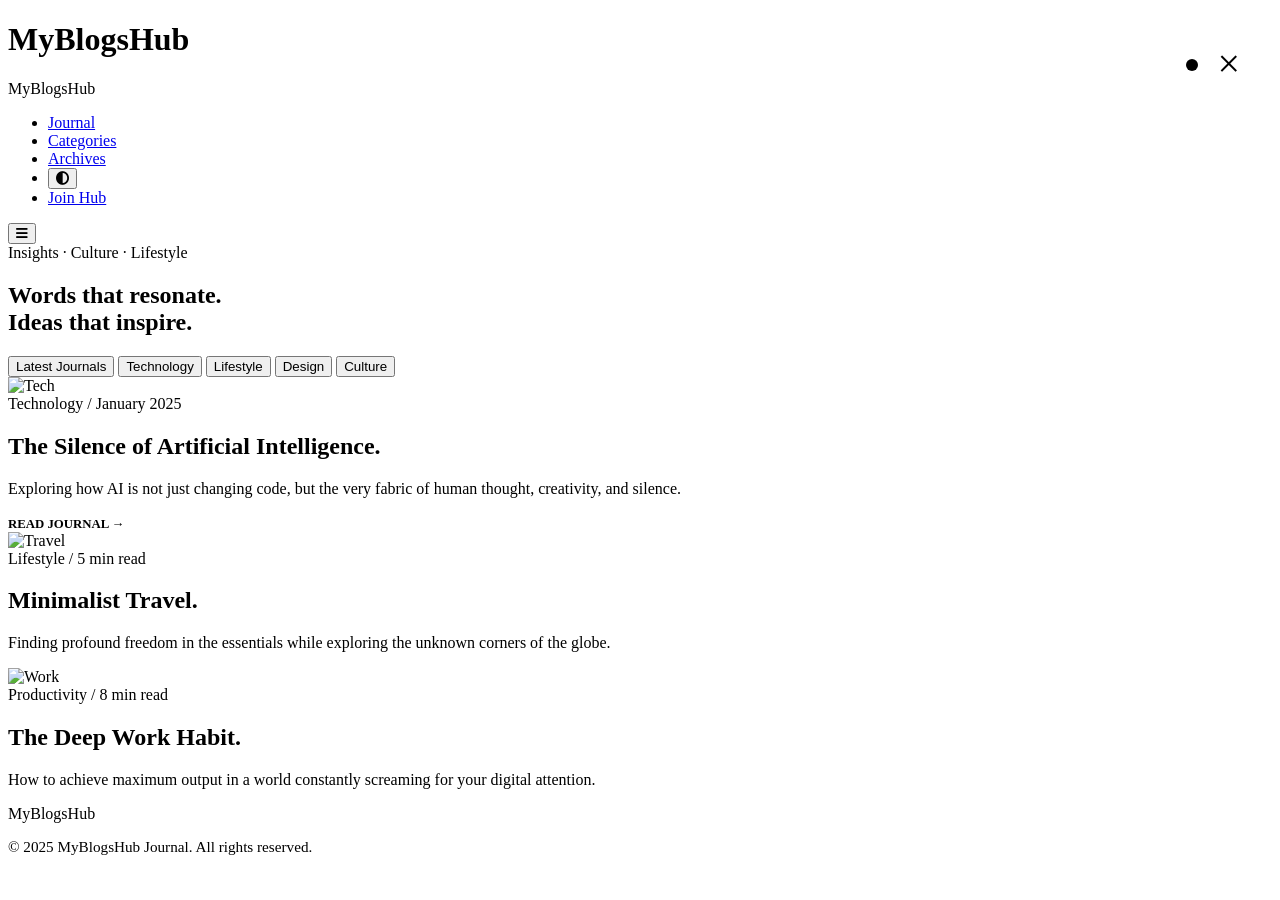
==== index.html @ e738649b "Update index.html" ====
<!DOCTYPE html>
<html lang="en">
<head>
  <meta charset="UTF-8">
  <meta name="viewport" content="width=device-width, initial-scale=1.0">
  <title>MyBlogsHub – Premium Responsive Journal</title>
  <link rel="stylesheet" href="style.css">
  <link rel="stylesheet" href="https://cdnjs.cloudflare.com/ajax/libs/font-awesome/6.0.0-beta3/css/all.min.css">
</head>
<body class="light-theme">

  <div id="loader"><h1>MyBlogsHub</h1></div>

  <header>
    <div class="nav-wrap">
      <div class="logo">MyBlogsHub</div>
      <nav>
        <ul class="nav-links" id="navLinks">
          <!-- Mobile Close Button -->
          <li class="hamburger-icon" style="position:absolute; top:40px; right:40px; font-size: 2.5rem;" onclick="toggleMenu()">&times;</li>

          <li><a href="#">Journal</a></li>
          <li><a href="#">Categories</a></li>
          <li><a href="#">Archives</a></li>
          <!-- Theme Toggle -->
          <li><button class="theme-toggle" id="themeToggle"><i class="fas fa-adjust"></i></button></li>
          <!-- Join Hub Button with Text -->
          <li><a href="#" class="join-hub-btn">Join Hub</a></li>
        </ul>
        <!-- Hamburger Button -->
        <button class="hamburger-icon" onclick="toggleMenu()"><i class="fas fa-bars"></i></button>
      </nav>
    </div>
  </header>

  <main>
    <section class="hero container">
      <span class="hero-tag reveal">Insights · Culture · Lifestyle</span>
      <h1 class="reveal">Words that <span>resonate.</span><br>Ideas that inspire.</h1>
    </section>

    <section class="container">
      <div class="filter-bar reveal">
        <button class="filter-item active">Latest Journals</button>
        <button class="filter-item">Technology</button>
        <button class="filter-item">Lifestyle</button>
        <button class="filter-item">Design</button>
        <button class="filter-item">Culture</button>
      </div>

      <div class="blog-masonry" id="blogGrid">
        <article class="blog-card featured reveal">
          <div class="card-img-wrap">
            <img src="https://images.unsplash.com/photo-1499750310107-5fef28a66643?auto=format&fit=crop&w=1200&q=80" alt="Tech">
          </div>
          <div class="card-content">
            <span class="card-meta">Technology / January 2025</span>
            <h2 class="card-title">The Silence of Artificial Intelligence.</h2>
            <p class="card-desc">Exploring how AI is not just changing code, but the very fabric of human thought, creativity, and silence.</p>
            <a href="#" style="color:var(--text-color); font-weight:700; text-decoration:none; font-size:0.8rem; text-transform:uppercase;">Read Journal &rarr;</a>
          </div>
        </article>

        <article class="blog-card reveal">
          <div class="card-img-wrap">
            <img src="https://images.unsplash.com/photo-1516483638261-f4dbaf036963?auto=format&fit=crop&w=800&q=80" alt="Travel">
          </div>
          <div class="card-content">
            <span class="card-meta">Lifestyle / 5 min read</span>
            <h2 class="card-title">Minimalist Travel.</h2>
            <p class="card-desc">Finding profound freedom in the essentials while exploring the unknown corners of the globe.</p>
          </div>
        </article>

        <article class="blog-card reveal">
          <div class="card-img-wrap">
            <img src="https://images.unsplash.com/photo-1515378791036-0648a3ef77b2?auto=format&fit=crop&w=800&q=80" alt="Work">
          </div>
          <div class="card-content">
            <span class="card-meta">Productivity / 8 min read</span>
            <h2 class="card-title">The Deep Work Habit.</h2>
            <p class="card-desc">How to achieve maximum output in a world constantly screaming for your digital attention.</p>
          </div>
        </article>
      </div>
    </section>
  </main>

  <footer class="container">
    <div class="footer-logo">MyBlogsHub</div>
    <p style="color:var(--sub-text); font-size: 0.95rem;">&copy; 2025 MyBlogsHub Journal. All rights reserved.</p>
  </footer>

  <script src="script.js" defer></script>
</body>
</html>
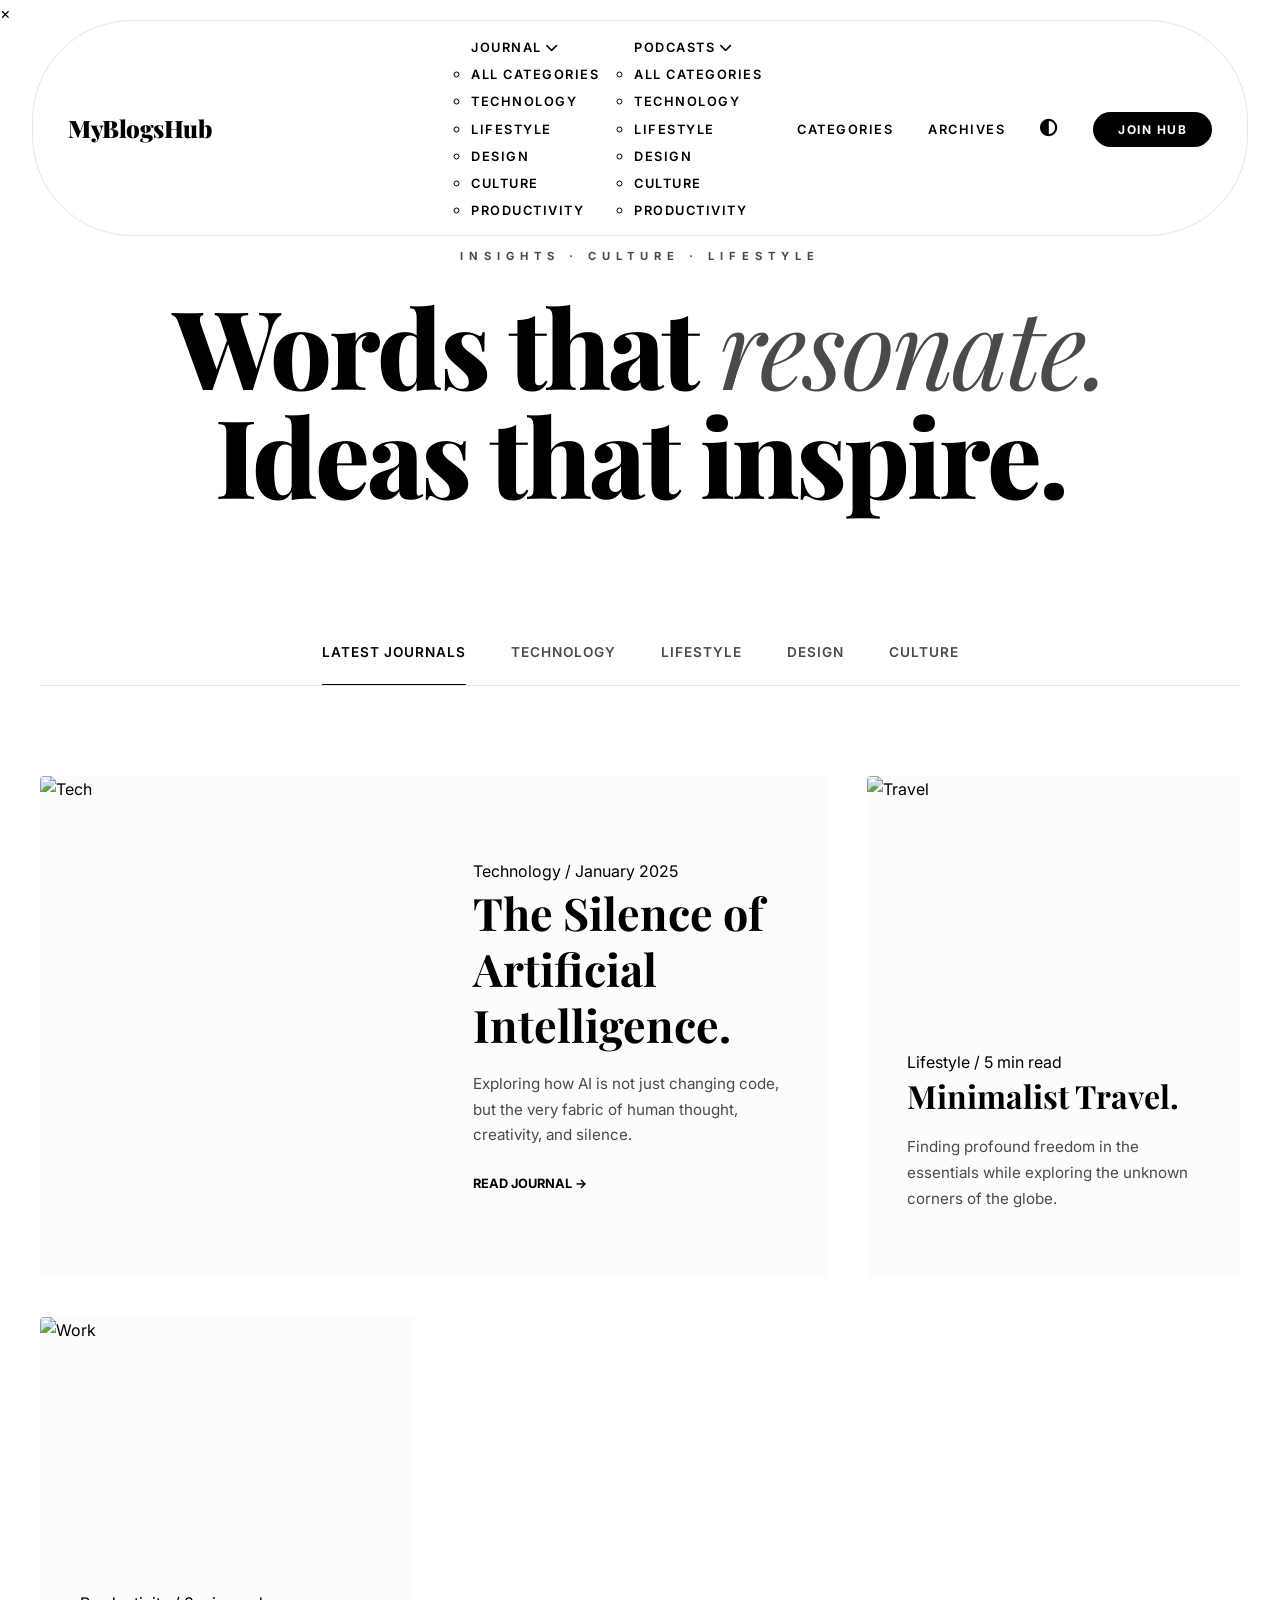
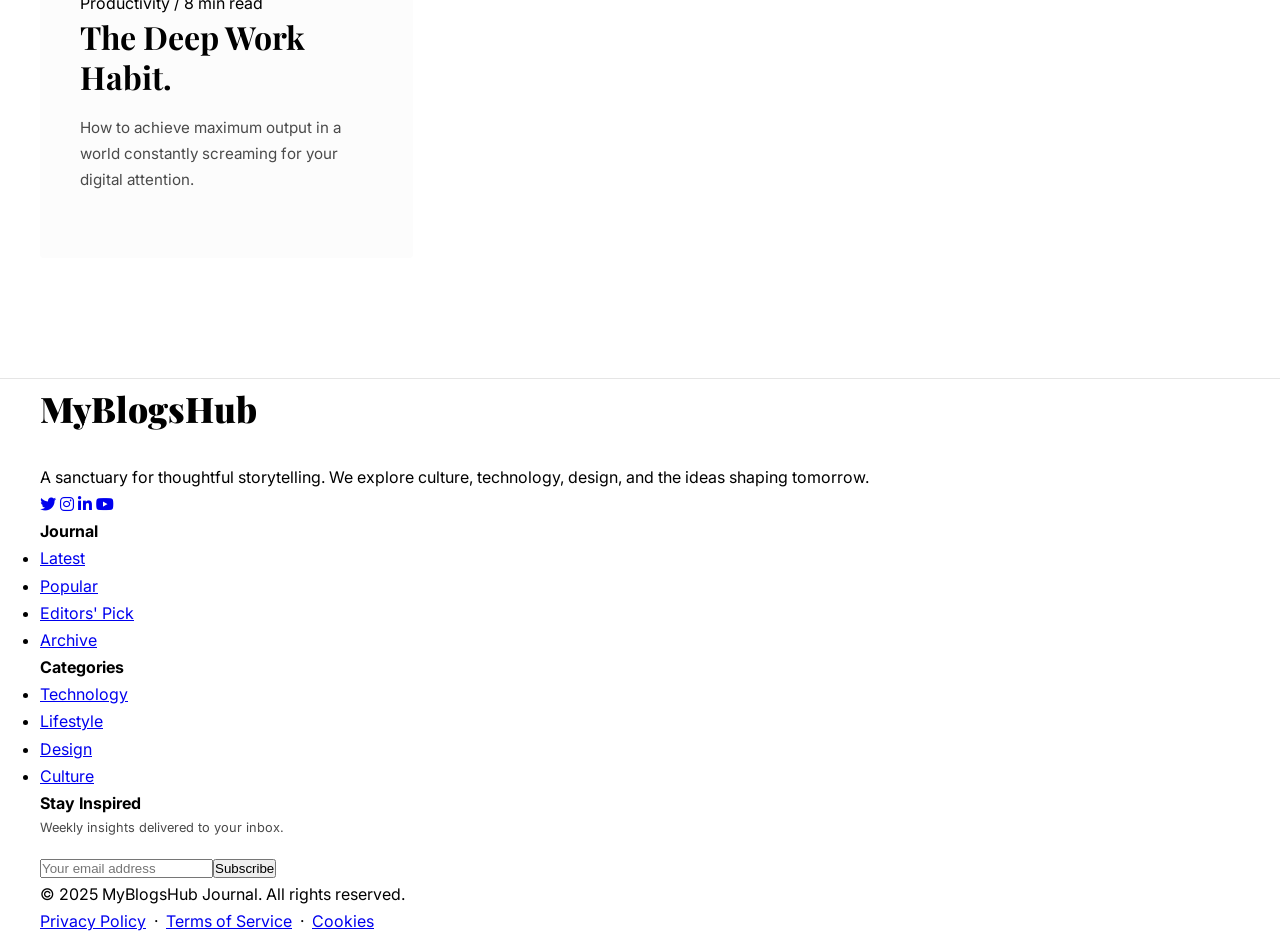
==== commit 94fd866e: "Refactor index.html and enhance footer section Updated the HTML structure and added new footer conte" ====
--- a/index.html
+++ b/index.html
@@ -4,41 +4,58 @@
   <meta charset="UTF-8">
   <meta name="viewport" content="width=device-width, initial-scale=1.0">
   <title>MyBlogsHub – Premium Responsive Journal</title>
+  <link rel="stylesheet" href="https://cdnjs.cloudflare.com/ajax/libs/font-awesome/6.0.0-beta3/css/all.min.css">
   <link rel="stylesheet" href="style.css">
-  <link rel="stylesheet" href="https://cdnjs.cloudflare.com/ajax/libs/font-awesome/6.0.0-beta3/css/all.min.css">
 </head>
 <body class="light-theme">
+  <!-- Loader removed for testing -->
 
-  <div id="loader"><h1>MyBlogsHub</h1></div>
-
-  <header>
-    <div class="nav-wrap">
-      <div class="logo">MyBlogsHub</div>
+  <header id="mainHeader">
+    <div class="nav-wrap" id="navWrap">
+      <div class="logo" onclick="window.scrollTo({top:0,behavior:'smooth'})">MyBlogsHub</div>
       <nav>
         <ul class="nav-links" id="navLinks">
-          <!-- Mobile Close Button -->
-          <li class="hamburger-icon" style="position:absolute; top:40px; right:40px; font-size: 2.5rem;" onclick="toggleMenu()">&times;</li>
-
-          <li><a href="#">Journal</a></li>
+          <!-- Journal Dropdown -->
+          <li class="dropdown-parent">
+            <a href="#" class="dropdown-toggle" onclick="event.preventDefault()">Journal <i class="fas fa-chevron-down"></i></a>
+            <ul class="dropdown-menu">
+              <li><a href="blogs.html?category=all" class="all-cat">All Categories</a></li>
+              <li><a href="blogs.html?category=technology">Technology</a></li>
+              <li><a href="blogs.html?category=lifestyle">Lifestyle</a></li>
+              <li><a href="blogs.html?category=design">Design</a></li>
+              <li><a href="blogs.html?category=culture">Culture</a></li>
+              <li><a href="blogs.html?category=productivity">Productivity</a></li>
+            </ul>
+          </li>
+          <!-- Podcasts Dropdown -->
+          <li class="dropdown-parent">
+            <a href="#" class="dropdown-toggle" onclick="event.preventDefault()">Podcasts <i class="fas fa-chevron-down"></i></a>
+            <ul class="dropdown-menu">
+              <li><a href="podcasts.html?category=all" class="all-cat">All Categories</a></li>
+              <li><a href="podcasts.html?category=technology">Technology</a></li>
+              <li><a href="podcasts.html?category=lifestyle">Lifestyle</a></li>
+              <li><a href="podcasts.html?category=design">Design</a></li>
+              <li><a href="podcasts.html?category=culture">Culture</a></li>
+              <li><a href="podcasts.html?category=productivity">Productivity</a></li>
+            </ul>
+          </li>
           <li><a href="#">Categories</a></li>
           <li><a href="#">Archives</a></li>
-          <!-- Theme Toggle -->
           <li><button class="theme-toggle" id="themeToggle"><i class="fas fa-adjust"></i></button></li>
-          <!-- Join Hub Button with Text -->
-          <li><a href="#" class="join-hub-btn">Join Hub</a></li>
+          <li><a href="join-hub.html" class="join-hub-btn">Join Hub</a></li>
         </ul>
-        <!-- Hamburger Button -->
         <button class="hamburger-icon" onclick="toggleMenu()"><i class="fas fa-bars"></i></button>
       </nav>
     </div>
   </header>
+
+  <div id="closeBtn" onclick="toggleMenu()">&times;</div>
 
   <main>
     <section class="hero container">
       <span class="hero-tag reveal">Insights · Culture · Lifestyle</span>
       <h1 class="reveal">Words that <span>resonate.</span><br>Ideas that inspire.</h1>
     </section>
-
     <section class="container">
       <div class="filter-bar reveal">
         <button class="filter-item active">Latest Journals</button>
@@ -47,35 +64,26 @@
         <button class="filter-item">Design</button>
         <button class="filter-item">Culture</button>
       </div>
-
       <div class="blog-masonry" id="blogGrid">
         <article class="blog-card featured reveal">
-          <div class="card-img-wrap">
-            <img src="https://images.unsplash.com/photo-1499750310107-5fef28a66643?auto=format&fit=crop&w=1200&q=80" alt="Tech">
-          </div>
+          <div class="card-img-wrap"><img src="https://images.unsplash.com/photo-1499750310107-5fef28a66643?auto=format&fit=crop&w=1200&q=80" alt="Tech" loading="lazy"></div>
           <div class="card-content">
             <span class="card-meta">Technology / January 2025</span>
             <h2 class="card-title">The Silence of Artificial Intelligence.</h2>
             <p class="card-desc">Exploring how AI is not just changing code, but the very fabric of human thought, creativity, and silence.</p>
-            <a href="#" style="color:var(--text-color); font-weight:700; text-decoration:none; font-size:0.8rem; text-transform:uppercase;">Read Journal &rarr;</a>
+            <a href="#" style="color:var(--text-color);font-weight:700;text-decoration:none;font-size:0.8rem;text-transform:uppercase;">Read Journal &rarr;</a>
           </div>
         </article>
-
         <article class="blog-card reveal">
-          <div class="card-img-wrap">
-            <img src="https://images.unsplash.com/photo-1516483638261-f4dbaf036963?auto=format&fit=crop&w=800&q=80" alt="Travel">
-          </div>
+          <div class="card-img-wrap"><img src="https://images.unsplash.com/photo-1516483638261-f4dbaf036963?auto=format&fit=crop&w=800&q=80" alt="Travel" loading="lazy"></div>
           <div class="card-content">
             <span class="card-meta">Lifestyle / 5 min read</span>
             <h2 class="card-title">Minimalist Travel.</h2>
             <p class="card-desc">Finding profound freedom in the essentials while exploring the unknown corners of the globe.</p>
           </div>
         </article>
-
         <article class="blog-card reveal">
-          <div class="card-img-wrap">
-            <img src="https://images.unsplash.com/photo-1515378791036-0648a3ef77b2?auto=format&fit=crop&w=800&q=80" alt="Work">
-          </div>
+          <div class="card-img-wrap"><img src="https://images.unsplash.com/photo-1515378791036-0648a3ef77b2?auto=format&fit=crop&w=800&q=80" alt="Work" loading="lazy"></div>
           <div class="card-content">
             <span class="card-meta">Productivity / 8 min read</span>
             <h2 class="card-title">The Deep Work Habit.</h2>
@@ -87,8 +95,22 @@
   </main>
 
   <footer class="container">
-    <div class="footer-logo">MyBlogsHub</div>
-    <p style="color:var(--sub-text); font-size: 0.95rem;">&copy; 2025 MyBlogsHub Journal. All rights reserved.</p>
+    <div class="footer-grid">
+      <div class="footer-col footer-about">
+        <div class="footer-logo">MyBlogsHub</div>
+        <p>A sanctuary for thoughtful storytelling. We explore culture, technology, design, and the ideas shaping tomorrow.</p>
+        <div class="social-icons">
+          <a href="#" aria-label="Twitter"><i class="fab fa-twitter"></i></a>
+          <a href="#" aria-label="Instagram"><i class="fab fa-instagram"></i></a>
+          <a href="#" aria-label="LinkedIn"><i class="fab fa-linkedin-in"></i></a>
+          <a href="#" aria-label="YouTube"><i class="fab fa-youtube"></i></a>
+        </div>
+      </div>
+      <div class="footer-col"><h4>Journal</h4><ul class="footer-links"><li><a href="blogs.html?category=all">Latest</a></li><li><a href="blogs.html?category=all">Popular</a></li><li><a href="blogs.html?category=all">Editors' Pick</a></li><li><a href="blogs.html?category=all">Archive</a></li></ul></div>
+      <div class="footer-col"><h4>Categories</h4><ul class="footer-links"><li><a href="blogs.html?category=technology">Technology</a></li><li><a href="blogs.html?category=lifestyle">Lifestyle</a></li><li><a href="blogs.html?category=design">Design</a></li><li><a href="blogs.html?category=culture">Culture</a></li></ul></div>
+      <div class="footer-col"><h4>Stay Inspired</h4><p style="color:var(--sub-text);font-size:clamp(0.78rem,1vw,0.9rem);margin-bottom:15px;">Weekly insights delivered to your inbox.</p><form class="newsletter-form" onsubmit="event.preventDefault();alert('Thank you for subscribing!');"><input type="email" placeholder="Your email address" required><button type="submit">Subscribe</button></form></div>
+    </div>
+    <div class="footer-bottom"><span>&copy; 2025 MyBlogsHub Journal. All rights reserved.</span><div><a href="#">Privacy Policy</a> &nbsp;·&nbsp; <a href="#">Terms of Service</a> &nbsp;·&nbsp; <a href="#">Cookies</a></div></div>
   </footer>
 
   <script src="script.js" defer></script>
--- a/style.css
+++ b/style.css
@@ -0,0 +1,158 @@
+@import url('https://fonts.googleapis.com/css2?family=Inter:wght@300;400;500;600;700&family=Playfair+Display:ital,wght@0,700;0,800;0,900;1,700&display=swap');
+
+/* ========== SYSTEM VARIABLES ========== */
+:root {
+  --bg-color: #ffffff;
+  --text-color: #000000;
+  --accent-color: #1a1a1a;
+  --sub-text: #4a4a4a;
+  --card-bg: #fcfcfc;
+  --border-color: #e5e5e5;
+  --glass-bg: rgba(255, 255, 255, 0.85);
+  --transition: all 0.6s cubic-bezier(0.19, 1, 0.22, 1);
+}
+
+.dark-theme {
+  --bg-color: #0a0a0a;
+  --text-color: #ffffff;
+  --accent-color: #f0f0f0;
+  --sub-text: #b0b0b0;
+  --card-bg: #111111;
+  --border-color: #1e1e1e;
+  --glass-bg: rgba(10, 10, 10, 0.9);
+}
+
+/* ========== GLOBAL STYLES ========== */
+* { margin: 0; padding: 0; box-sizing: border-box; }
+body {
+  font-family: 'Inter', sans-serif;
+  background-color: var(--bg-color);
+  color: var(--text-color);
+  transition: background-color 0.5s ease;
+  line-height: 1.7;
+  overflow-x: hidden;
+  -webkit-font-smoothing: antialiased;
+}
+
+.container { max-width: 1400px; margin: 0 auto; padding: 0 40px; width: 100%; }
+
+/* ========== PRELOADER ========== */
+#loader {
+  position: fixed; inset: 0; background: #000; z-index: 9999;
+  display: flex; align-items: center; justify-content: center;
+  transition: opacity 1s ease;
+}
+#loader h1 { color: #fff; font-family: 'Playfair Display'; font-size: 2.2rem; letter-spacing: 6px; font-weight: 900; }
+
+/* ========== NAVIGATION ========== */
+header {
+  position: fixed; top: 20px; left: 0; right: 0; z-index: 1000;
+  transition: var(--transition);
+}
+.nav-wrap {
+  margin: 0 auto; width: 95%; max-width: 1250px;
+  background: var(--glass-bg); backdrop-filter: blur(25px);
+  border: 1px solid var(--border-color); border-radius: 100px;
+  padding: 12px 35px; display: flex; justify-content: space-between; align-items: center;
+}
+.logo {
+  font-family: 'Playfair Display'; font-weight: 900; font-size: 1.5rem;
+  letter-spacing: -0.5px; color: var(--text-color); cursor: pointer;
+}
+
+/* Nav Links Structure */
+.nav-links { display: flex; list-style: none; gap: 35px; align-items: center; }
+.nav-links a {
+  text-decoration: none; color: var(--text-color); font-size: 0.8rem;
+  font-weight: 600; text-transform: uppercase; letter-spacing: 1.5px; transition: 0.3s;
+}
+.nav-links a:hover { opacity: 0.4; }
+
+/* Theme Toggle - NO Background */
+.theme-toggle { background: none; border: none; cursor: pointer; color: var(--text-color); font-size: 1.1rem; outline: none; padding: 0; }
+
+/* Join Hub Button */
+.join-hub-btn {
+  background: var(--text-color);
+  color: var(--bg-color) !important;
+  padding: 10px 25px;
+  border-radius: 100px;
+  font-size: 0.75rem !important;
+  font-weight: 700 !important;
+  opacity: 1 !important;
+}
+
+/* Hamburger Icon for Mobile */
+.hamburger-icon { display: none; background: none; border: none; font-size: 1.2rem; color: var(--text-color); cursor: pointer; }
+
+/* ========== HERO SECTION ========== */
+.hero { padding: clamp(160px, 25vh, 220px) 0 100px; text-align: center; }
+.hero-tag { font-size: 0.7rem; text-transform: uppercase; letter-spacing: 6px; color: var(--sub-text); margin-bottom: 25px; display: block; font-weight: 700; }
+.hero h1 { font-family: 'Playfair Display'; font-size: clamp(2.8rem, 9vw, 6.8rem); font-weight: 800; line-height: 1; letter-spacing: -3px; margin-bottom: 35px; }
+.hero h1 span { font-style: italic; font-weight: 400; color: var(--sub-text); }
+
+/* ========== CATEGORY FILTER (Scrollbar Removed) ========== */
+.filter-bar {
+  display: flex; justify-content: center; gap: 45px; margin-bottom: 90px;
+  border-bottom: 1px solid var(--border-color); padding-bottom: 25px;
+  overflow-x: auto; scrollbar-width: none; -ms-overflow-style: none;
+}
+.filter-bar::-webkit-scrollbar { display: none; }
+.filter-item {
+  background: none; border: none; color: var(--sub-text); cursor: pointer;
+  font-family: 'Inter'; font-weight: 600; font-size: 0.85rem; position: relative;
+  text-transform: uppercase; letter-spacing: 1px; transition: 0.3s; white-space: nowrap;
+}
+.filter-item.active, .filter-item:hover { color: var(--text-color); }
+.filter-item.active::after {
+  content: ''; position: absolute; bottom: -26px; left: 0; width: 100%; height: 2px; background: var(--text-color);
+}
+
+/* ========== BLOG GRID ========== */
+.blog-masonry { display: grid; grid-template-columns: repeat(12, 1fr); gap: 40px; padding-bottom: 120px; }
+.blog-card { grid-column: span 4; background: var(--card-bg); border-radius: 4px; overflow: hidden; transition: var(--transition); display: flex; flex-direction: column; }
+.blog-card.featured { grid-column: span 8; flex-direction: row; }
+
+.card-img-wrap { width: 100%; aspect-ratio: 16/10; overflow: hidden; position: relative; }
+.featured .card-img-wrap { width: 50%; height: auto; min-height: 450px; aspect-ratio: unset; }
+.card-img-wrap img { width: 100%; height: 100%; object-fit: cover; transition: 1.5s ease; }
+.blog-card:hover .card-img-wrap img { transform: scale(1.05); }
+
+.card-content { padding: 40px; display: flex; flex-direction: column; justify-content: center; flex: 1; }
+.card-title { font-family: 'Playfair Display'; font-size: clamp(1.5rem, 3vw, 2rem); line-height: 1.25; margin-bottom: 18px; color: var(--text-color); font-weight: 700; }
+.featured .card-title { font-size: clamp(2rem, 4vw, 2.8rem); }
+.card-desc { font-size: clamp(0.85rem, 2vw, 0.95rem); color: var(--sub-text); margin-bottom: 25px; }
+
+/* ========== FOOTER ========== */
+footer { padding: 120px 0 60px; border-top: 1px solid var(--border-color); }
+.footer-logo { font-family: 'Playfair Display'; font-size: 2.2rem; font-weight: 900; margin-bottom: 25px; }
+
+/* ========== RESPONSIVE FIXES ========== */
+@media (max-width: 1100px) {
+  .blog-card { grid-column: span 6; }
+  .blog-card.featured { grid-column: span 12; flex-direction: column; }
+  .featured .card-img-wrap { width: 100%; min-height: 350px; }
+}
+
+@media (max-width: 768px) {
+  .container { padding: 0 25px; }
+  .hamburger-icon { display: block; } /* Show Hamburger Icon */
+
+  /* Mobile Navigation View */
+  .nav-links {
+    position: fixed; top: 0; right: -100%; width: 100%; height: 100vh;
+    background: var(--bg-color); flex-direction: column; justify-content: center;
+    transition: var(--transition); z-index: 1001;
+  }
+  .nav-links.active { right: 0; }
+  .nav-links li { width: 100%; text-align: center; }
+  .nav-links a { font-size: 1.5rem; }
+
+  .blog-card { grid-column: span 12; }
+  .hero h1 { font-size: 3.5rem; }
+  .filter-bar { gap: 20px; justify-content: flex-start; padding: 0 10px 20px; }
+}
+
+/* Reveal Effect */
+.reveal { opacity: 0; transform: translateY(30px); transition: 1.2s cubic-bezier(0.19, 1, 0.22, 1); }
+.reveal.visible { opacity: 1; transform: translateY(0); }
